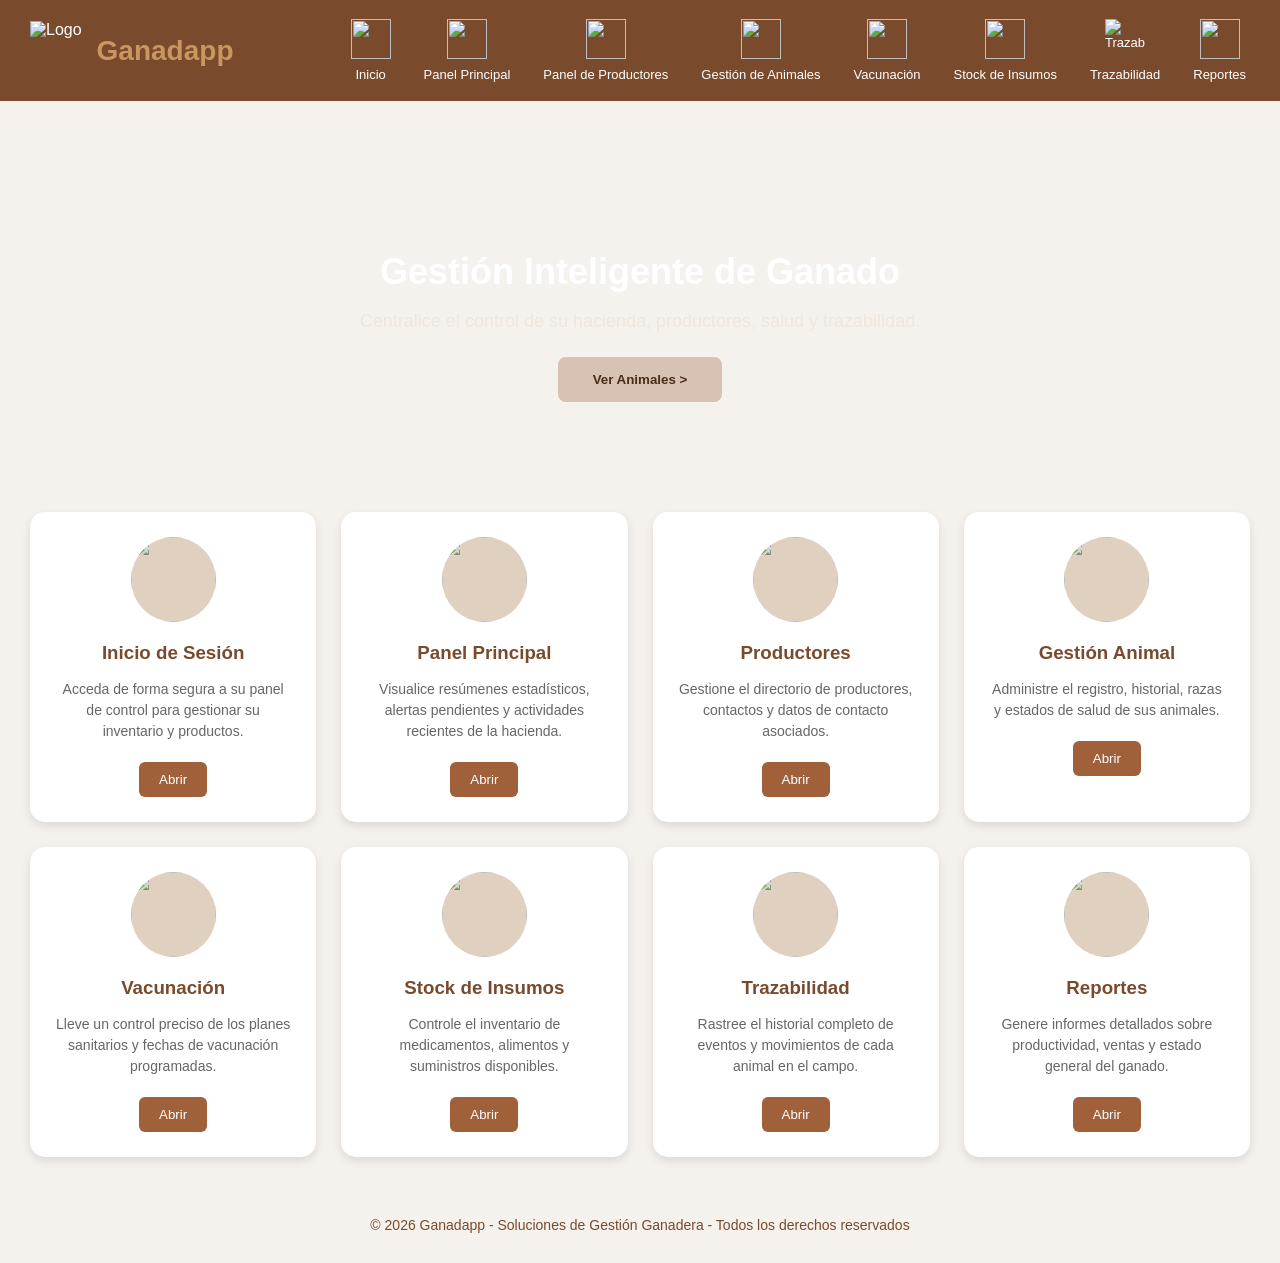
==== 08_CODIGO_FUENTE/src/templates/index.html @ e0cf8f80 "feat(trazabilidad): registrar y consultar historial de animales" ====
<!DOCTYPE html>
<html lang="es">

<head>
<meta charset="UTF-8">
<title>Ganadapp</title>
<link rel="stylesheet" href="../static/styles.css">
</head>

<body>

<header class="topbar">

<div class="brand">
<img src="../static/img/logo.png" alt="Logo" class="logo-main">
<span class="brand-name">Ganadapp</span>
</div>

<nav class="menu">

<button><img src="../static/img/icon-inicio.png"> Inicio</button>

<button><img src="../static/img/icon-panel.png"> Panel Principal</button>

<button><img src="../static/img/icon-productores.png"> Panel de Productores</button>

<button onclick="location.href='/animales'">
<img src="../static/img/icon-animales.png"> Gestión de Animales
</button>


<button onclick="location.href='/sanidad'">
<img src="../static/img/icon-vacunacion.png"> Vacunación
</button>

<button><img src="../static/img/icon-stock.png"> Stock de Insumos</button>

<button onclick="location.href='/trazabilidad'"><img src="../static/img/icon-trazabilidad.png" alt="Trazabilidad"> Trazabilidad</button>

<button><img src="../static/img/icon-reportes.png"> Reportes</button>

</nav>

</header>

<section class="hero">

<div class="hero-content">

<h1>Gestión Inteligente de Ganado</h1>

<p>Centralice el control de su hacienda, productores, salud y trazabilidad.</p>

<button class="btn-hero" onclick="location.href='./animales'">
Ver Animales >
</button>

</div>

</section>

<main class="grid-cards">

<div class="card">
<div class="icon-box"><img src="../static/img/icon-inicio.png"></div>
<h3>Inicio de Sesión</h3>
<p>Acceda de forma segura a su panel de control para gestionar su inventario y productos.</p>
<button>Abrir</button>
</div>

<div class="card">
<div class="icon-box"><img src="../static/img/icon-panel.png"></div>
<h3>Panel Principal</h3>
<p>Visualice resúmenes estadísticos, alertas pendientes y actividades recientes de la hacienda.</p>
<button>Abrir</button>
</div>

<div class="card">
<div class="icon-box"><img src="../static/img/icon-productores.png"></div>
<h3>Productores</h3>
<p>Gestione el directorio de productores, contactos y datos de contacto asociados.</p>
<button>Abrir</button>
</div>

<div class="card">
<div class="icon-box"><img src="../static/img/icon-animales.png"></div>
<h3>Gestión Animal</h3>
<p>Administre el registro, historial, razas y estados de salud de sus animales.</p>
<button onclick="location.href='/animales'">Abrir</button>
</div>

<div class="card">
<div class="icon-box"><img src="../static/img/icon-vacunacion.png"></div>
<h3>Vacunación</h3>
<p>Lleve un control preciso de los planes sanitarios y fechas de vacunación programadas.</p>
<button onclick="location.href='/sanidad'">Abrir</button>
</div>

<div class="card">
<div class="icon-box"><img src="../static/img/icon-stock.png"></div>
<h3>Stock de Insumos</h3>
<p>Controle el inventario de medicamentos, alimentos y suministros disponibles.</p>
<button>Abrir</button>
</div>

<div class="card">
<div class="icon-box"><img src="../static/img/icon-trazabilidad.png"></div>
<h3>Trazabilidad</h3>
<p>Rastree el historial completo de eventos y movimientos de cada animal en el campo.</p>
<button>Abrir</button>
</div>

<div class="card">
<div class="icon-box"><img src="../static/img/icon-reportes.png"></div>
<h3>Reportes</h3>
<p>Genere informes detallados sobre productividad, ventas y estado general del ganado.</p>
<button>Abrir</button>
</div>

</main>

<footer>© 2026 Ganadapp - Soluciones de Gestión Ganadera - Todos los derechos reservados</footer>

</body>
</html>
---- 08_CODIGO_FUENTE/src/static/styles.css ----
/* =========================================================
   GANADAPP - ESTILOS GENERALES
   ========================================================= */

* {
    box-sizing: border-box;
}

body {
    margin: 0;
    font-family: Arial, Helvetica, sans-serif;
    background-color: #f5f1ec;
    color: #2f241e;
}


/* =========================================================
   BARRA SUPERIOR
   ========================================================= */

.topbar {
    background: #7a4a2d;
    color: white;
    display: flex;
    padding: 15px 30px;
    align-items: center;
    min-height: 90px;
}

.brand {
    display: flex;
    align-items: center;
    gap: 15px;
    margin-right: auto;
}

.logo-main {
    height: 60px;
    width: auto;
    object-fit: contain;
}

.brand-name {
    font-size: 28px;
    font-weight: bold;
    color: #ca9660;
}


/* =========================================================
   MENÚ PRINCIPAL
   ========================================================= */

.menu {
    display: flex;
    gap: 25px;
    align-items: center;
}

.menu button {
    background: none;
    border: none;
    color: white;
    cursor: pointer;
    display: flex;
    flex-direction: column;
    align-items: center;
    justify-content: center;
    font-size: 13px;
    padding: 4px;
}

.menu button img {
    width: 40px;
    height: 40px;
    margin-bottom: 8px;
    object-fit: contain;
}

.menu button:hover {
    opacity: 0.8;
}


/* =========================================================
   HERO - PÁGINA DE INICIO
   ========================================================= */

.hero {
    background-image: url("img/hero-bg.png");
    background-size: cover;
    background-position: center;
    padding: 140px 20px 80px 20px;
    text-align: center;
    color: white;
}

.hero h1 {
    margin: 10px 0;
    font-size: 36px;
}

.hero p {
    font-size: 18px;
    color: #f0e6dd;
    margin-bottom: 25px;
}

.btn-hero {
    background: #d7c2b3;
    color: #4a2c1a;
    border: none;
    padding: 15px 35px;
    border-radius: 8px;
    font-weight: bold;
    cursor: pointer;
}

.btn-hero:hover {
    background: #eadbd0;
}


/* =========================================================
   TARJETAS - PÁGINA DE INICIO
   ========================================================= */

.grid-cards {
    display: grid;
    grid-template-columns: repeat(4, 1fr);
    gap: 25px;
    padding: 30px;
}

.card {
    background: white;
    padding: 25px;
    border-radius: 15px;
    box-shadow: 0 4px 10px rgba(0, 0, 0, 0.1);
    display: flex;
    flex-direction: column;
    align-items: center;
    text-align: center;
}

.icon-box {
    width: 85px;
    height: 85px;
    background: #e0d0c0;
    border-radius: 50%;
    display: flex;
    align-items: center;
    justify-content: center;
    margin-bottom: 15px;
    overflow: hidden;
}

.icon-box img {
    width: 100%;
    height: 100%;
    object-fit: cover;
}

.card h3 {
    margin: 5px 0;
    color: #7a4a2d;
}

.card p {
    font-size: 14px;
    color: #666;
    margin: 10px 0 20px;
    line-height: 1.5;
}

.card button {
    background: #a0603a;
    color: white;
    border: none;
    padding: 10px 20px;
    border-radius: 6px;
    cursor: pointer;
}

.card button:hover {
    background: #7a4a2d;
}


/* =========================================================
   FOOTER
   ========================================================= */

footer {
    text-align: center;
    padding: 30px;
    color: #7a4a2d;
    font-size: 14px;
}


/* =========================================================
   =========================================================
   MÓDULO DE GESTIÓN DE ANIMALES
   Estos estilos están aislados mediante .animals-page
   para no afectar la página de inicio.
   =========================================================
   ========================================================= */

body.animals-page {
    min-height: 100vh;
    background: #f5f1ec;
    color: #3d291d;
}




/* ---------------------------------------------------------
   CONTENEDOR PRINCIPAL
   --------------------------------------------------------- */

.animals-page .container {
    width: min(1200px, calc(100% - 50px));
    margin: 35px auto 50px;
}


/* ---------------------------------------------------------
   TÍTULOS
   --------------------------------------------------------- */

.animals-page h1,
.animals-page h2 {
    color: #6f4328;
    margin-top: 0;
}

.animals-page h2 {
    font-size: 30px;
    margin-bottom: 8px;
}

.animals-page h3 {
    color: #7a4a2d;
}


/* ---------------------------------------------------------
   TEXTO DESCRIPTIVO
   --------------------------------------------------------- */

.animals-page p {
    color: #705e50;
}


/* ---------------------------------------------------------
   FORMULARIO
   --------------------------------------------------------- */

.animals-page form {
    background: white;
    padding: 28px;
    border-radius: 14px;
    box-shadow: 0 4px 15px rgba(74, 44, 26, 0.10);
    margin-bottom: 30px;
}

.animals-page label {
    display: block;
    color: #6f4328;
    font-weight: bold;
    margin-bottom: 6px;
}

.animals-page input,
.animals-page select,
.animals-page textarea {
    width: 100%;
    padding: 11px 13px;
    border: 1px solid #cdb9a8;
    border-radius: 7px;
    background: #fff;
    color: #3d291d;
    font-family: inherit;
    font-size: 14px;
    margin-bottom: 14px;
}

.animals-page input:focus,
.animals-page select:focus,
.animals-page textarea:focus {
    outline: none;
    border-color: #a0603a;
    box-shadow: 0 0 0 2px rgba(160, 96, 58, 0.12);
}


/* ---------------------------------------------------------
   BOTONES DEL MÓDULO
   --------------------------------------------------------- */

.animals-page button {
    font-family: inherit;
}

.animals-page button,
.animals-page .btn {
    background: #8a5432;
    color: white;
    border: none;
    border-radius: 7px;
    padding: 10px 18px;
    cursor: pointer;
    font-weight: bold;
}

.animals-page button:hover,
.animals-page .btn:hover {
    background: #6f4328;
}


/* ---------------------------------------------------------
   TABLA
   --------------------------------------------------------- */

.animals-page table {
    width: 100%;
    border-collapse: collapse;
    background: white;
    border-radius: 12px;
    overflow: hidden;
    box-shadow: 0 4px 15px rgba(74, 44, 26, 0.10);
}

.animals-page th {
    background: #7a4a2d;
    color: white;
    padding: 13px;
    text-align: left;
    font-size: 14px;
}

.animals-page td {
    padding: 12px 13px;
    border-bottom: 1px solid #eadfd6;
    color: #4d3a2e;
    font-size: 14px;
}

.animals-page tr:last-child td {
    border-bottom: none;
}

.animals-page tbody tr:hover {
    background: #faf6f2;
}


/* ---------------------------------------------------------
   BOTONES DE ACCIÓN
   --------------------------------------------------------- */

.animals-page td button {
    padding: 7px 11px;
    margin-right: 5px;
    font-size: 12px;
    border-radius: 5px;
}

.animals-page td button:last-child {
    margin-right: 0;
}


/* ---------------------------------------------------------
   TARJETA / IMAGEN DEL MÓDULO
   --------------------------------------------------------- */

.animals-page .animal-image {
    display: block;
    width: 180px;
    height: 180px;
    object-fit: cover;
    border-radius: 50%;
    margin: 20px auto;
}


/* ---------------------------------------------------------
   MENSAJES
   --------------------------------------------------------- */

.animals-page .message {
    padding: 12px 15px;
    border-radius: 7px;
    margin: 15px 0;
    background: #eadfd6;
    color: #6f4328;
}


/* ---------------------------------------------------------
   PIE DEL MÓDULO
   --------------------------------------------------------- */

.animals-page footer {
    margin-top: 40px;
}


/* =========================================================
   RESPONSIVE
   ========================================================= */

@media (max-width: 1100px) {

    .menu {
        gap: 12px;
    }

    .menu button {
        font-size: 11px;
    }

    .menu button img {
        width: 34px;
        height: 34px;
    }

    .grid-cards {
        grid-template-columns: repeat(2, 1fr);
    }
}


@media (max-width: 700px) {

    .topbar {
        flex-direction: column;
        gap: 20px;
        padding: 15px;
    }

    .brand {
        margin-right: 0;
    }

    .menu {
        width: 100%;
        justify-content: center;
        flex-wrap: wrap;
    }

    .hero {
        padding: 90px 20px 60px;
    }

    .hero h1 {
        font-size: 28px;
    }

    .grid-cards {
        grid-template-columns: 1fr;
        padding: 20px;
    }

    .animals-page .container {
        width: calc(100% - 30px);
    }

    .animals-page table {
        display: block;
        overflow-x: auto;
    }
}
/* =========================================================
   MÓDULO GESTIÓN DE ANIMALES
   ========================================================= */

.animal-page {
    width: min(1200px, calc(100% - 48px));
    margin: 0 auto;
    padding: 38px 0 50px;
}

/* Encabezado del módulo */

.page-header {
    min-height: 190px;
    background: linear-gradient(
        110deg,
        #6f4329 0%,
        #865735 55%,
        #a16c45 100%
    );
    border-radius: 18px;
    padding: 35px 42px;
    display: flex;
    align-items: center;
    justify-content: space-between;
    overflow: hidden;
    position: relative;
    box-shadow: 0 8px 20px rgba(82, 49, 31, 0.16);
}

.page-header::after {
    content: "";
    width: 260px;
    height: 260px;
    position: absolute;
    right: -80px;
    top: -90px;
    background: rgba(255, 255, 255, 0.06);
    border-radius: 50%;
}

.section-label {
    display: block;
    color: #d9ad78;
    text-transform: uppercase;
    font-size: 11px;
    font-weight: bold;
    letter-spacing: 1.2px;
    margin-bottom: 8px;
}

.page-header h1 {
    margin: 0 0 10px;
    color: #fff;
    font-size: 32px;
    line-height: 1.2;
}

.page-header p {
    max-width: 600px;
    margin: 0;
    color: #f1e4d9;
    font-size: 15px;
    line-height: 1.6;
}

.page-header-icon {
    width: 115px;
    height: 115px;
    border-radius: 50%;
    background: #e8d4b5;
    display: flex;
    align-items: center;
    justify-content: center;
    position: relative;
    z-index: 2;
    flex-shrink: 0;
    box-shadow: 0 5px 15px rgba(50, 28, 17, 0.18);
}

.page-header-icon img {
    width: 72px;
    height: 72px;
    object-fit: contain;
}

/* Tarjetas */

.animal-form-card,
.animals-list-card {
    background: #fff;
    border-radius: 16px;
    margin-top: 24px;
    padding: 30px;
    box-shadow: 0 4px 14px rgba(75, 45, 28, 0.08);
    border: 1px solid #eadfd5;
}

/* Título de tarjeta */

.card-title {
    display: flex;
    align-items: center;
    gap: 15px;
    margin-bottom: 25px;
}

.title-icon {
    width: 48px;
    height: 48px;
    border-radius: 12px;
    background: #eee0d2;
    display: flex;
    align-items: center;
    justify-content: center;
    flex-shrink: 0;
}

.title-icon img {
    width: 31px;
    height: 31px;
    object-fit: contain;
}

.card-title h2 {
    margin: 0 0 4px;
    color: #6f4329;
    font-size: 21px;
}

.card-title p {
    margin: 0;
    color: #85766c;
    font-size: 13px;
}

/* Formulario */

.form-grid {
    display: grid;
    grid-template-columns: repeat(2, minmax(0, 1fr));
    gap: 20px 22px;
}

.form-group {
    display: flex;
    flex-direction: column;
    gap: 7px;
}

.form-group label {
    color: #5f402e;
    font-size: 13px;
    font-weight: bold;
}

.form-group input,
.form-group select {
    width: 100%;
    height: 45px;
    border: 1px solid #d9c7b8;
    border-radius: 8px;
    padding: 0 13px;
    background: #fff;
    color: #3f2a1f;
    font-family: inherit;
    font-size: 14px;
    outline: none;
    transition:
        border-color 0.2s ease,
        box-shadow 0.2s ease;
}

.form-group input::placeholder {
    color: #aaa09a;
}

.form-group input:focus,
.form-group select:focus {
    border-color: #9a633e;
    box-shadow: 0 0 0 3px rgba(154, 99, 62, 0.12);
}

/* Botones */

.form-actions {
    display: flex;
    align-items: center;
    gap: 10px;
    margin-top: 25px;
}

.btn-primary,
.btn-secondary,
.btn-refresh {
    border: none;
    border-radius: 8px;
    min-height: 42px;
    padding: 0 22px;
    font-family: inherit;
    font-size: 13px;
    font-weight: bold;
    cursor: pointer;
    transition:
        background 0.2s ease,
        transform 0.2s ease,
        box-shadow 0.2s ease;
}

.btn-primary {
    background: #8b5735;
    color: white;
    box-shadow: 0 3px 8px rgba(91, 53, 32, 0.16);
}

.btn-primary:hover {
    background: #734428;
    transform: translateY(-1px);
}

.btn-secondary {
    background: #eee5de;
    color: #6f4329;
}

.btn-secondary:hover {
    background: #e3d7cd;
}

/* Listado */

.list-header {
    display: flex;
    align-items: flex-end;
    justify-content: space-between;
    gap: 20px;
    margin-bottom: 18px;
}

.list-header h2 {
    margin: 0 0 6px;
    color: #6f4329;
    font-size: 22px;
}

.list-header p {
    margin: 0;
    color: #85766c;
    font-size: 13px;
}

.btn-refresh {
    background: #eee0d2;
    color: #6f4329;
    flex-shrink: 0;
}

.btn-refresh:hover {
    background: #e1cdbc;
    transform: translateY(-1px);
}

/* Contador */

.animal-count {
    display: flex;
    align-items: center;
    margin-bottom: 15px;
}

.animal-count span {
    display: inline-flex;
    align-items: center;
    min-height: 30px;
    padding: 0 12px;
    background: #f3ebe4;
    color: #7a4a2d;
    border-radius: 20px;
    font-size: 12px;
    font-weight: bold;
}

/* Tabla */

.table-container {
    width: 100%;
    overflow-x: auto;
    border: 1px solid #eadfd5;
    border-radius: 10px;
}

.animal-page table {
    width: 100%;
    border-collapse: collapse;
    min-width: 780px;
}

.animal-page thead {
    background: #7a4a2d;
}

.animal-page thead th {
    padding: 14px 13px;
    text-align: left;
    color: #fff;
    font-size: 12px;
    font-weight: bold;
    white-space: nowrap;
}

.animal-page tbody tr {
    background: #fff;
    border-bottom: 1px solid #eee4dc;
    transition: background 0.15s ease;
}

.animal-page tbody tr:last-child {
    border-bottom: none;
}

.animal-page tbody tr:hover {
    background: #fbf7f3;
}

.animal-page tbody td {
    padding: 14px 13px;
    color: #55453b;
    font-size: 13px;
    vertical-align: middle;
}

.animal-code {
    color: #744729;
    font-weight: bold;
}

/* Estados */

.status {
    display: inline-flex;
    align-items: center;
    min-height: 27px;
    padding: 0 10px;
    border-radius: 20px;
    font-size: 11px;
    font-weight: bold;
    white-space: nowrap;
}

.status-ok {
    background: #e5f0e4;
    color: #4b7049;
}

.status-warning {
    background: #f6ecd9;
    color: #956d2d;
}

.status-treatment {
    background: #e8e0f0;
    color: #705484;
}

.status-danger {
    background: #f3dfdc;
    color: #934e43;
}

.status-default {
    background: #eee9e5;
    color: #665b55;
}

/* Acciones */

.action-buttons {
    display: flex;
    align-items: center;
    gap: 6px;
}

.action-buttons button {
    border: none;
    border-radius: 6px;
    padding: 7px 9px;
    font-family: inherit;
    font-size: 11px;
    font-weight: bold;
    cursor: pointer;
    transition:
        background 0.2s ease,
        transform 0.2s ease;
}

.action-buttons button:hover {
    transform: translateY(-1px);
}

.action-edit {
    background: #eee0d2;
    color: #6f4329;
}

.action-edit:hover {
    background: #dfc9b8;
}

.action-health {
    background: #e7eee2;
    color: #4e6847;
}

.action-health:hover {
    background: #d7e3d0;
}

.action-delete {
    background: #f2dfdc;
    color: #914d42;
}

.action-delete:hover {
    background: #e9ccc7;
}

/* Estado vacío */

.empty-message {
    min-height: 230px;
    align-items: center;
    justify-content: center;
    flex-direction: column;
    text-align: center;
    padding: 30px;
}

.empty-message img {
    width: 65px;
    height: 65px;
    object-fit: contain;
    margin-bottom: 12px;
    opacity: 0.75;
}

.empty-message h3 {
    margin: 0 0 6px;
    color: #6f4329;
    font-size: 17px;
}

.empty-message p {
    margin: 0;
    color: #8b817a;
    font-size: 13px;
}

/* Error */

.error-row {
    padding: 30px !important;
    text-align: center;
    color: #914d42 !important;
    background: #fbefed;
}

/* Responsive del módulo */

@media (max-width: 1050px) {

    .animal-page {
        width: min(100% - 30px, 1100px);
    }

}

@media (max-width: 800px) {

    .animal-page {
        width: calc(100% - 30px);
    }

    .page-header {
        padding: 28px;
        min-height: 170px;
    }

    .page-header-icon {
        width: 85px;
        height: 85px;
    }

    .page-header-icon img {
        width: 55px;
        height: 55px;
    }

    .form-grid {
        grid-template-columns: 1fr;
    }

}

@media (max-width: 600px) {

    .animal-page {
        width: calc(100% - 20px);
        padding-top: 20px;
    }

    .page-header {
        padding: 25px;
        align-items: flex-start;
    }

    .page-header h1 {
        font-size: 25px;
    }

    .page-header p {
        font-size: 13px;
    }

    .page-header-icon {
        display: none;
    }

    .animal-form-card,
    .animals-list-card {
        padding: 20px;
    }

    .list-header {
        align-items: flex-start;
        flex-direction: column;
    }

    .form-actions {
        flex-direction: column;
        align-items: stretch;
    }

    .btn-primary,
    .btn-secondary {
        width: 100%;
    }

}
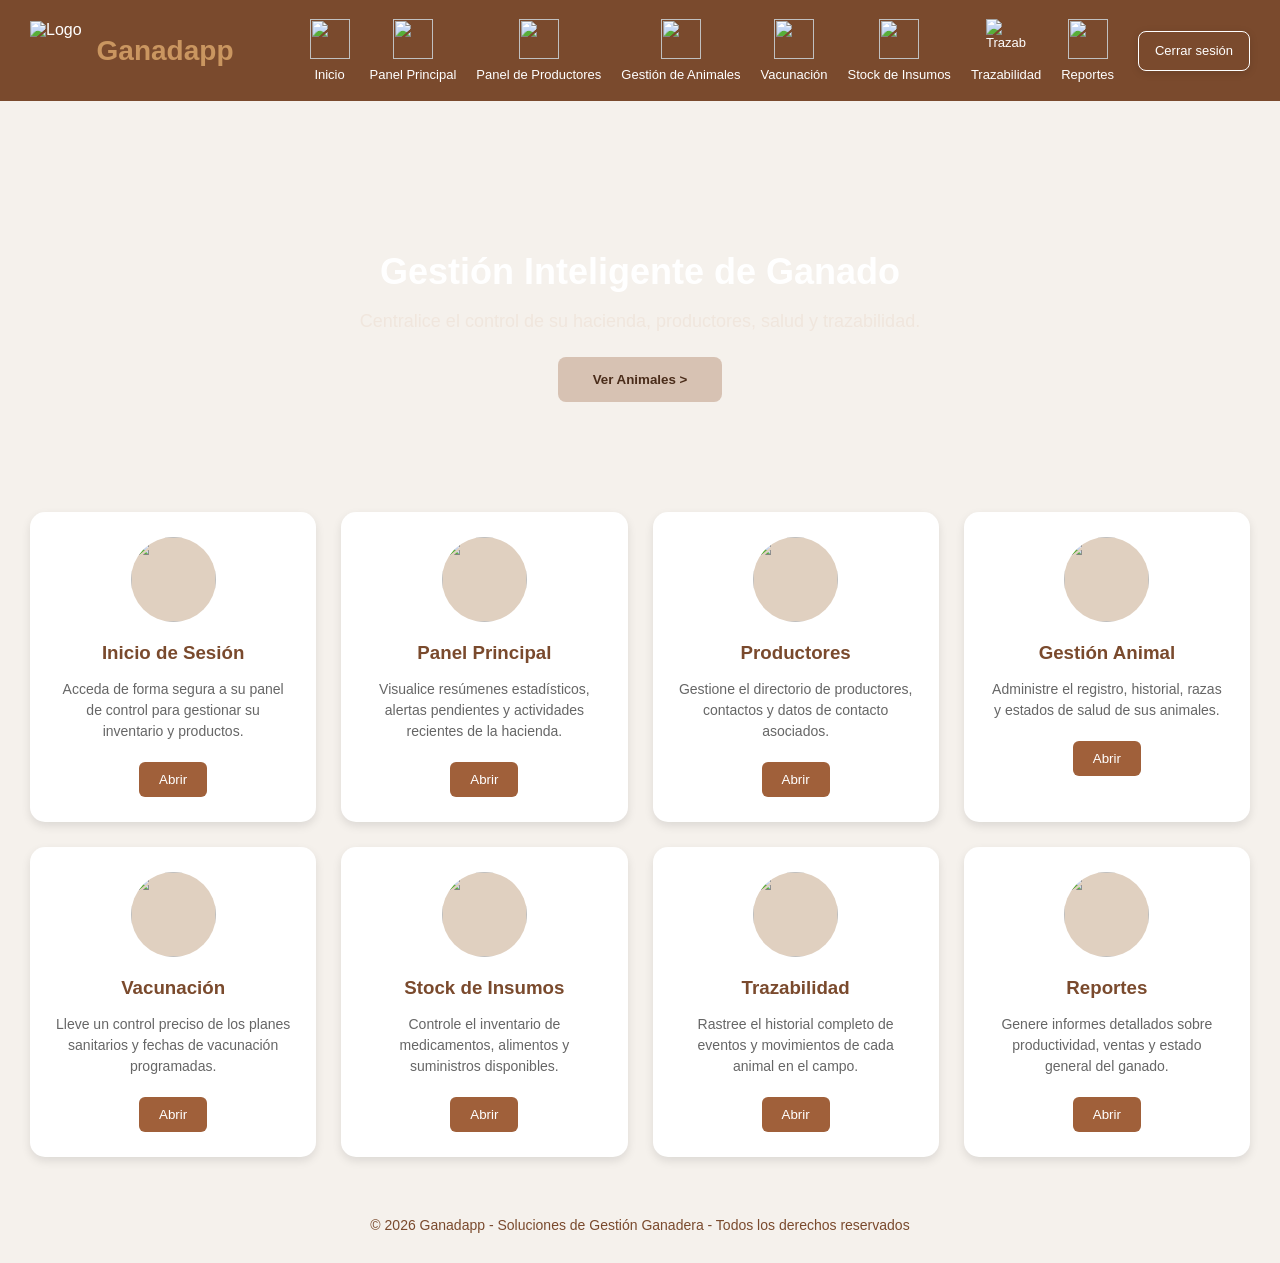
==== commit eb703632: "feat(auth): implementar registro, inicio de sesión y control de acceso" ====
--- a/08_CODIGO_FUENTE/src/templates/index.html
+++ b/08_CODIGO_FUENTE/src/templates/index.html
@@ -18,7 +18,7 @@
 
 <nav class="menu">
 
-<button><img src="../static/img/icon-inicio.png"> Inicio</button>
+<button onclick="location.href='/login'"><img src="../static/img/icon-inicio.png"> Inicio</button>
 
 <button><img src="../static/img/icon-panel.png"> Panel Principal</button>
 
@@ -33,11 +33,16 @@
 <img src="../static/img/icon-vacunacion.png"> Vacunación
 </button>
 
-<button><img src="../static/img/icon-stock.png"> Stock de Insumos</button>
+<button onclick="location.href='/stock'"><img src="../static/img/icon-stock.png"> Stock de Insumos</button>
 
 <button onclick="location.href='/trazabilidad'"><img src="../static/img/icon-trazabilidad.png" alt="Trazabilidad"> Trazabilidad</button>
 
 <button><img src="../static/img/icon-reportes.png"> Reportes</button>
+
+
+<form action="/auth/logout" method="post" class="logout-form">
+    <button type="submit" class="btn-logout">Cerrar sesión</button>
+</form>
 
 </nav>
 
@@ -65,7 +70,7 @@
 <div class="icon-box"><img src="../static/img/icon-inicio.png"></div>
 <h3>Inicio de Sesión</h3>
 <p>Acceda de forma segura a su panel de control para gestionar su inventario y productos.</p>
-<button>Abrir</button>
+<button onclick="location.href='/login'">Abrir</button>
 </div>
 
 <div class="card">
@@ -100,7 +105,7 @@
 <div class="icon-box"><img src="../static/img/icon-stock.png"></div>
 <h3>Stock de Insumos</h3>
 <p>Controle el inventario de medicamentos, alimentos y suministros disponibles.</p>
-<button>Abrir</button>
+<button onclick="window.location.href='/stock'">Abrir</button>
 </div>
 
 <div class="card">
--- a/08_CODIGO_FUENTE/src/static/styles.css
+++ b/08_CODIGO_FUENTE/src/static/styles.css
@@ -1023,4 +1023,115 @@
         width: 100%;
     }
 
-}+}
+.sanidad-alertas {
+    margin: 24px 0;
+}
+
+#lista-alertas-sanidad {
+    display: grid;
+    grid-template-columns: repeat(auto-fit, minmax(240px, 1fr));
+    gap: 12px;
+}
+
+.sanidad-alerta {
+    padding: 14px;
+    border: 1px solid #d1d5db;
+    border-radius: 8px;
+    background: #fff;
+}
+
+.sanidad-alerta p {
+    margin: 8px 0 0;
+}
+
+.sanidad-alerta.status-danger {
+    border-left: 4px solid #dc2626;
+}
+
+.sanidad-alerta.status-ok {
+    border-left: 4px solid #16a34a;
+}
+
+
+.btn-logout {
+    display: inline-flex;
+    align-items: center;
+    justify-content: center;
+    padding: 9px 16px;
+    border: 1px solid #ffffff !important;
+    border-radius: 8px;
+    background: transparent !important;
+    color: #ffffff !important;
+    font: inherit;
+    font-size: 14px;
+    font-weight: 400;
+    cursor: pointer;
+    box-shadow: 0 2px 8px rgba(0, 0, 0, 0.12);
+    transition: background-color 0.2s ease,
+                box-shadow 0.2s ease,
+                transform 0.2s ease;
+}
+
+.btn-logout:hover {
+    background: rgba(255, 255, 255, 0.12) !important;
+    border-color: #ffffff !important;
+    color: #ffffff !important;
+    box-shadow: 0 4px 12px rgba(0, 0, 0, 0.2);
+    transform: translateY(-1px);
+}
+
+
+/* Distribución del encabezado y cierre de sesión */
+.topbar {
+    justify-content: flex-start;
+    flex-wrap: wrap;
+    gap: 16px 24px;
+}
+
+.brand {
+    margin-right: 0;
+    flex-shrink: 0;
+}
+
+.menu {
+    flex: 1 1 700px;
+    min-width: 0;
+    display: flex;
+    justify-content: flex-end;
+    align-items: center;
+    flex-wrap: wrap;
+    gap: 12px;
+}
+
+.menu .logout-form {
+    display: inline-flex;
+    flex: 0 0 auto;
+    margin: 0 0 0 8px;
+}
+
+.menu .logout-form .btn-logout {
+    display: inline-flex;
+    flex-direction: row;
+    align-items: center;
+    justify-content: center;
+    min-height: 40px;
+    padding: 9px 16px;
+    border: 1px solid #fff !important;
+    border-radius: 8px;
+    background: transparent !important;
+    color: #fff !important;
+    white-space: nowrap;
+    box-shadow: 0 2px 8px rgba(0, 0, 0, 0.12);
+}
+
+.menu .logout-form .btn-logout:hover {
+    background: rgba(255, 255, 255, 0.14) !important;
+}
+
+@media (max-width: 768px) {
+    .menu {
+        flex-basis: 100%;
+        justify-content: flex-start;
+    }
+}
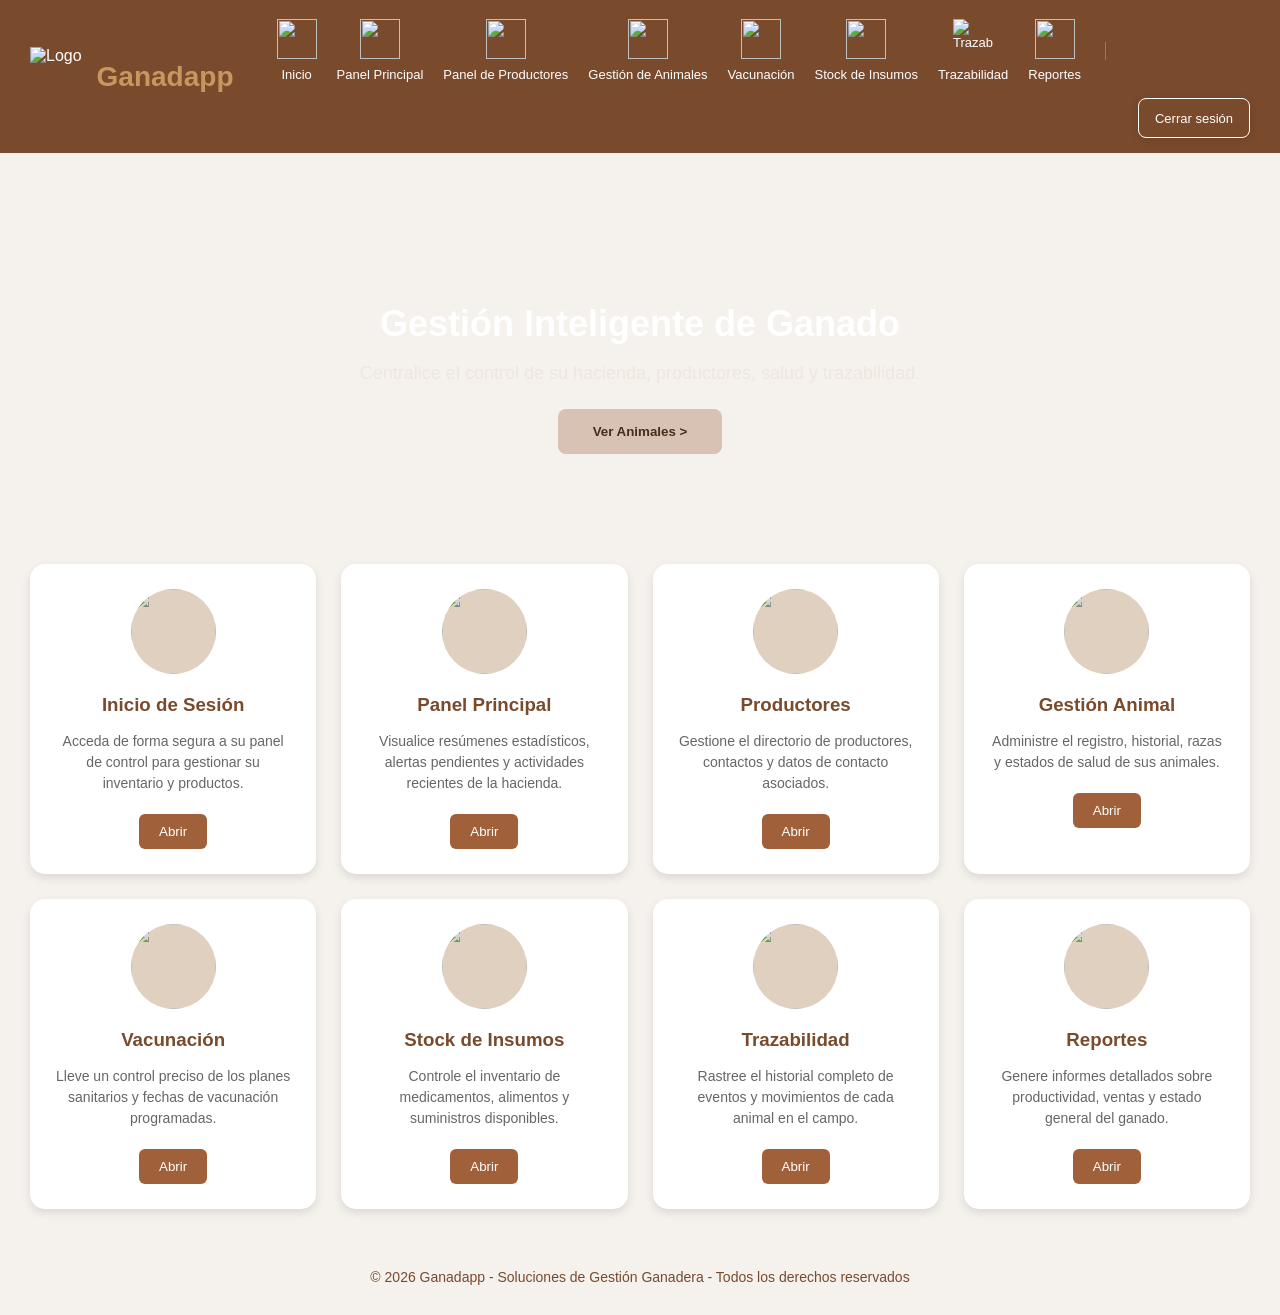
==== commit 27f1d400: "feat(ui): mostrar perfil del usuario autenticado" ====
--- a/08_CODIGO_FUENTE/src/templates/index.html
+++ b/08_CODIGO_FUENTE/src/templates/index.html
@@ -39,6 +39,11 @@
 
 <button><img src="../static/img/icon-reportes.png"> Reportes</button>
 
+
+<div class="user-profile">
+    <span id="perfil-nombre"></span>
+    <span id="perfil-rol"></span>
+</div>
 
 <form action="/auth/logout" method="post" class="logout-form">
     <button type="submit" class="btn-logout">Cerrar sesión</button>
@@ -126,5 +131,27 @@
 
 <footer>© 2026 Ganadapp - Soluciones de Gestión Ganadera - Todos los derechos reservados</footer>
 
+
+<script>
+    document.addEventListener("DOMContentLoaded", async () => {
+        try {
+            const respuesta = await fetch("/auth/perfil", {
+                credentials: "same-origin"
+            });
+
+            if (!respuesta.ok) {
+                return;
+            }
+
+            const perfil = await respuesta.json();
+
+            document.getElementById("perfil-nombre").textContent = perfil.nombre;
+            document.getElementById("perfil-rol").textContent = perfil.rol;
+        } catch (error) {
+            console.error("No se pudo cargar el perfil del usuario:", error);
+        }
+    });
+</script>
+
 </body>
 </html>
--- a/08_CODIGO_FUENTE/src/static/styles.css
+++ b/08_CODIGO_FUENTE/src/static/styles.css
@@ -1135,3 +1135,71 @@
         justify-content: flex-start;
     }
 }
+
+
+/* Accesibilidad básica: foco de teclado y legibilidad */
+button:focus-visible,
+a:focus-visible,
+input:focus-visible,
+select:focus-visible,
+textarea:focus-visible,
+[tabindex]:focus-visible {
+    outline: 3px solid #1f2937 !important;
+    outline-offset: 3px;
+    box-shadow: 0 0 0 5px #ffffff;
+}
+
+/* Contraste legible para placeholders sobre los campos claros de las pantallas críticas. */
+.animal-page input::placeholder,
+.form-group input::placeholder {
+    color: #62564f;
+    opacity: 1;
+}
+
+/* Contraste AA para textos secundarios de las tarjetas de las pantallas críticas. */
+.animal-page .card-title p,
+.animal-page .list-header p {
+    color: #62564f;
+}
+
+/* Mensajes de resultado de Gestión de Animales. */
+.animal-message {
+    min-height: 1.5em;
+    margin: 12px 0 0;
+    font-weight: 600;
+}
+
+.animal-message-success {
+    color: #245c36;
+}
+
+.animal-message-error {
+    color: #8a1c1c;
+}
+
+.user-profile {
+    display: flex;
+    flex-direction: column;
+    align-items: flex-start;
+    justify-content: center;
+    gap: 4px;
+    min-width: 145px;
+    padding: 7px 12px;
+    margin-left: 8px;
+    border-left: 1px solid rgba(255, 255, 255, 0.25);
+}
+
+.user-profile span:first-child {
+    color: inherit;
+    font-size: 0.9rem;
+    font-weight: 600;
+    line-height: 1.2;
+}
+
+.user-profile span:last-child {
+    color: inherit;
+    font-size: 0.72rem;
+    font-weight: 400;
+    line-height: 1.2;
+    opacity: 0.75;
+}
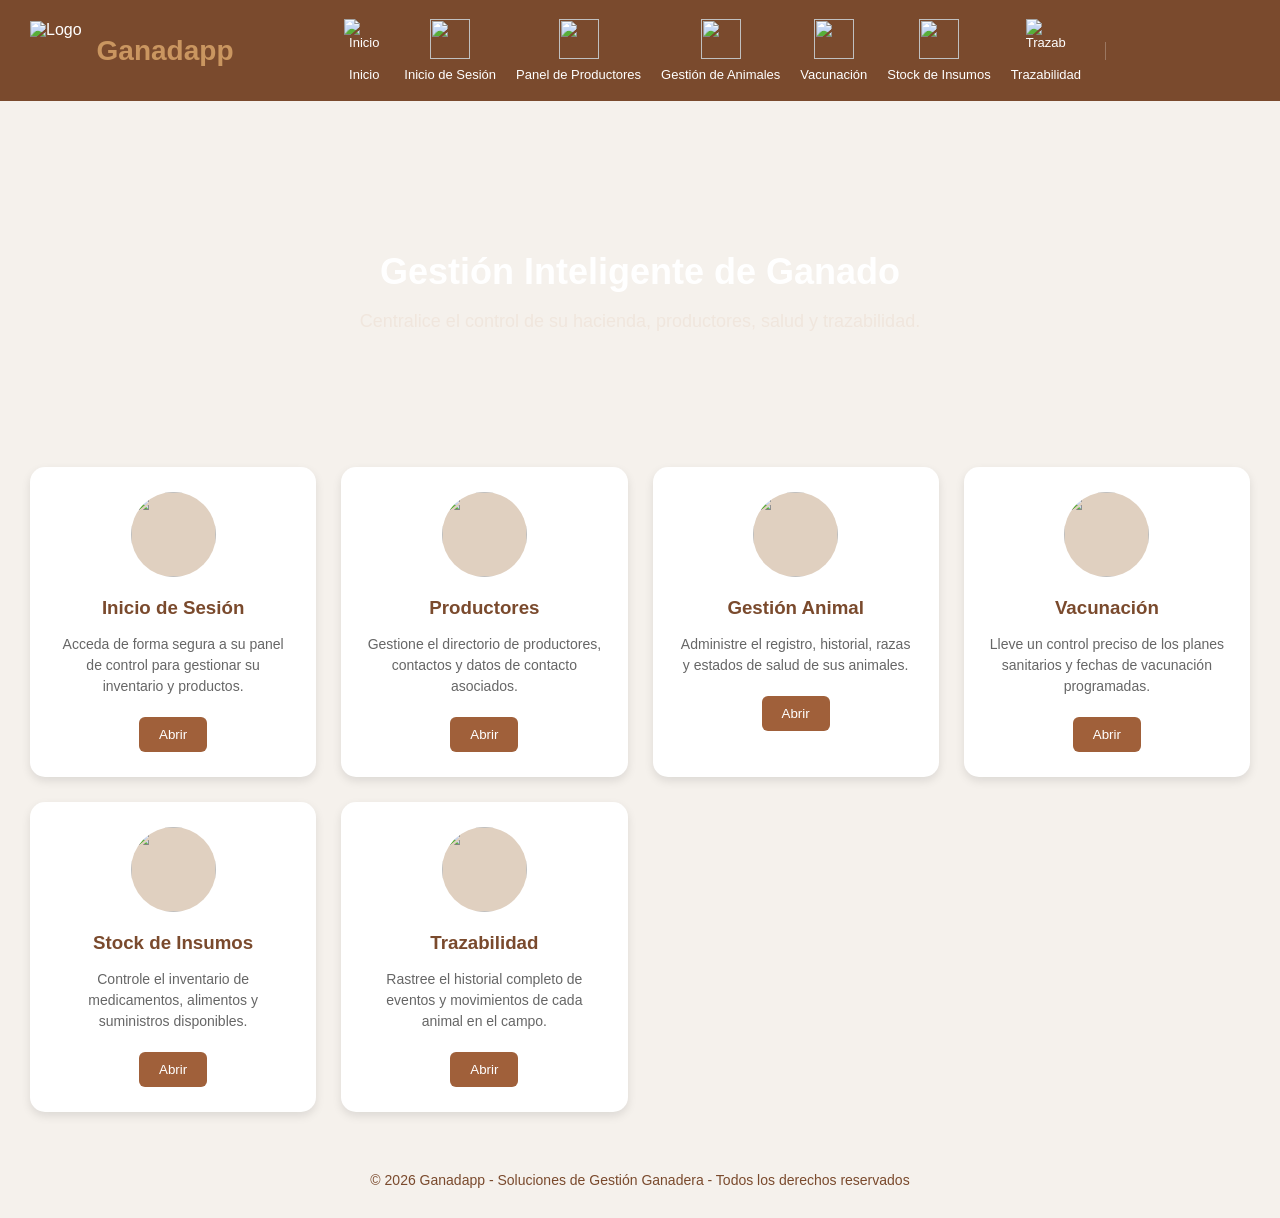
==== commit 582563d4: "fix(ui): corregir navegacion segun estado de sesion" ====
--- a/08_CODIGO_FUENTE/src/templates/index.html
+++ b/08_CODIGO_FUENTE/src/templates/index.html
@@ -18,9 +18,13 @@
 
 <nav class="menu">
 
-<button onclick="location.href='/login'"><img src="../static/img/icon-inicio.png"> Inicio</button>
+<button onclick="location.href='/'">
+    <img src="/static/img/icon-panel.png" alt="Inicio">
+    <span>Inicio</span>
+</button>
 
-<button><img src="../static/img/icon-panel.png"> Panel Principal</button>
+<button onclick="location.href='/login'"><img src="../static/img/icon-inicio.png"> Inicio de Sesión</button>
+
 
 <button><img src="../static/img/icon-productores.png"> Panel de Productores</button>
 
@@ -37,7 +41,6 @@
 
 <button onclick="location.href='/trazabilidad'"><img src="../static/img/icon-trazabilidad.png" alt="Trazabilidad"> Trazabilidad</button>
 
-<button><img src="../static/img/icon-reportes.png"> Reportes</button>
 
 
 <div class="user-profile">
@@ -45,8 +48,10 @@
     <span id="perfil-rol"></span>
 </div>
 
-<form action="/auth/logout" method="post" class="logout-form">
-    <button type="submit" class="btn-logout">Cerrar sesión</button>
+
+
+<form action="/auth/logout" method="post" id="nav-logout" hidden>
+    <button type="submit">Cerrar sesión</button>
 </form>
 
 </nav>
@@ -61,10 +66,6 @@
 
 <p>Centralice el control de su hacienda, productores, salud y trazabilidad.</p>
 
-<button class="btn-hero" onclick="location.href='./animales'">
-Ver Animales >
-</button>
-
 </div>
 
 </section>
@@ -78,12 +79,6 @@
 <button onclick="location.href='/login'">Abrir</button>
 </div>
 
-<div class="card">
-<div class="icon-box"><img src="../static/img/icon-panel.png"></div>
-<h3>Panel Principal</h3>
-<p>Visualice resúmenes estadísticos, alertas pendientes y actividades recientes de la hacienda.</p>
-<button>Abrir</button>
-</div>
 
 <div class="card">
 <div class="icon-box"><img src="../static/img/icon-productores.png"></div>
@@ -120,12 +115,6 @@
 <button>Abrir</button>
 </div>
 
-<div class="card">
-<div class="icon-box"><img src="../static/img/icon-reportes.png"></div>
-<h3>Reportes</h3>
-<p>Genere informes detallados sobre productividad, ventas y estado general del ganado.</p>
-<button>Abrir</button>
-</div>
 
 </main>
 
@@ -151,6 +140,30 @@
             console.error("No se pudo cargar el perfil del usuario:", error);
         }
     });
+
+
+document.addEventListener("DOMContentLoaded", async () => {
+    const loginLink = document.getElementById("nav-login");
+    const logoutForm = document.getElementById("nav-logout");
+
+    if (!loginLink || !logoutForm) return;
+
+    try {
+        const response = await fetch("/auth/perfil", {
+            credentials: "same-origin",
+            cache: "no-store"
+        });
+
+        const autenticado = response.ok;
+
+        loginLink.hidden = autenticado;
+        logoutForm.hidden = !autenticado;
+
+    } catch (error) {
+        loginLink.hidden = false;
+        logoutForm.hidden = true;
+    }
+});
 </script>
 
 </body>
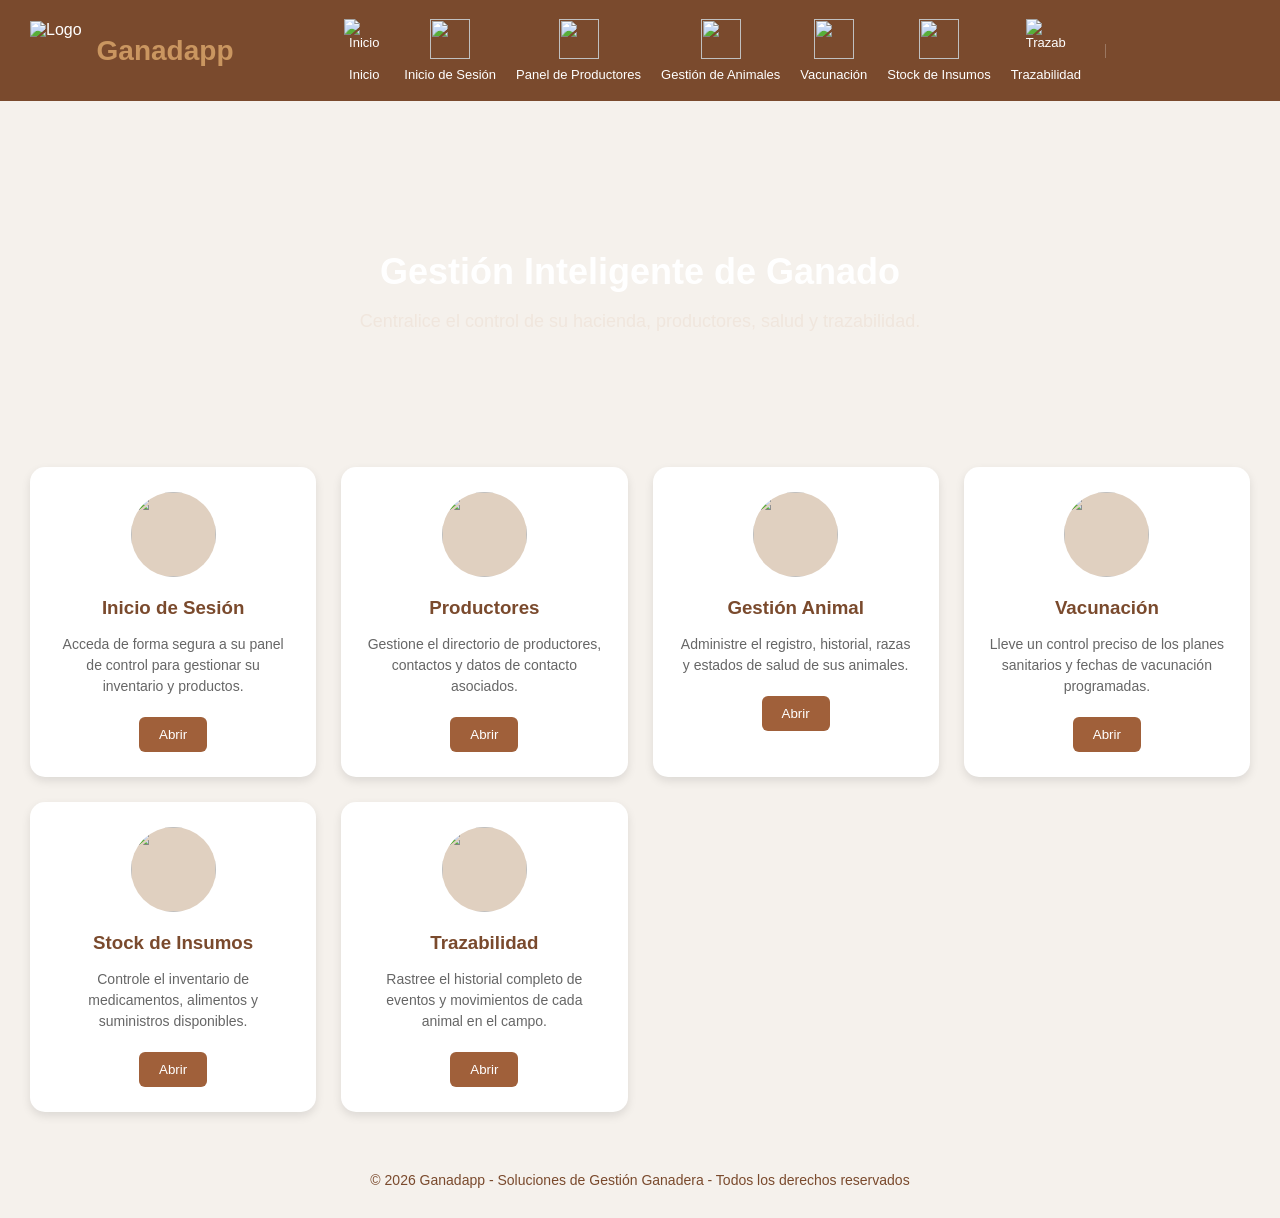
==== commit b696d163: "refactor(api): integrar rutas y actualizar interfaz principal" ====
--- a/08_CODIGO_FUENTE/src/templates/index.html
+++ b/08_CODIGO_FUENTE/src/templates/index.html
@@ -45,7 +45,6 @@
 
 <div class="user-profile">
     <span id="perfil-nombre"></span>
-    <span id="perfil-rol"></span>
 </div>
 
 
@@ -121,6 +120,7 @@
 <footer>© 2026 Ganadapp - Soluciones de Gestión Ganadera - Todos los derechos reservados</footer>
 
 
+<script src="/static/js/auth.js"></script>
 <script>
     document.addEventListener("DOMContentLoaded", async () => {
         try {
@@ -135,7 +135,6 @@
             const perfil = await respuesta.json();
 
             document.getElementById("perfil-nombre").textContent = perfil.nombre;
-            document.getElementById("perfil-rol").textContent = perfil.rol;
         } catch (error) {
             console.error("No se pudo cargar el perfil del usuario:", error);
         }
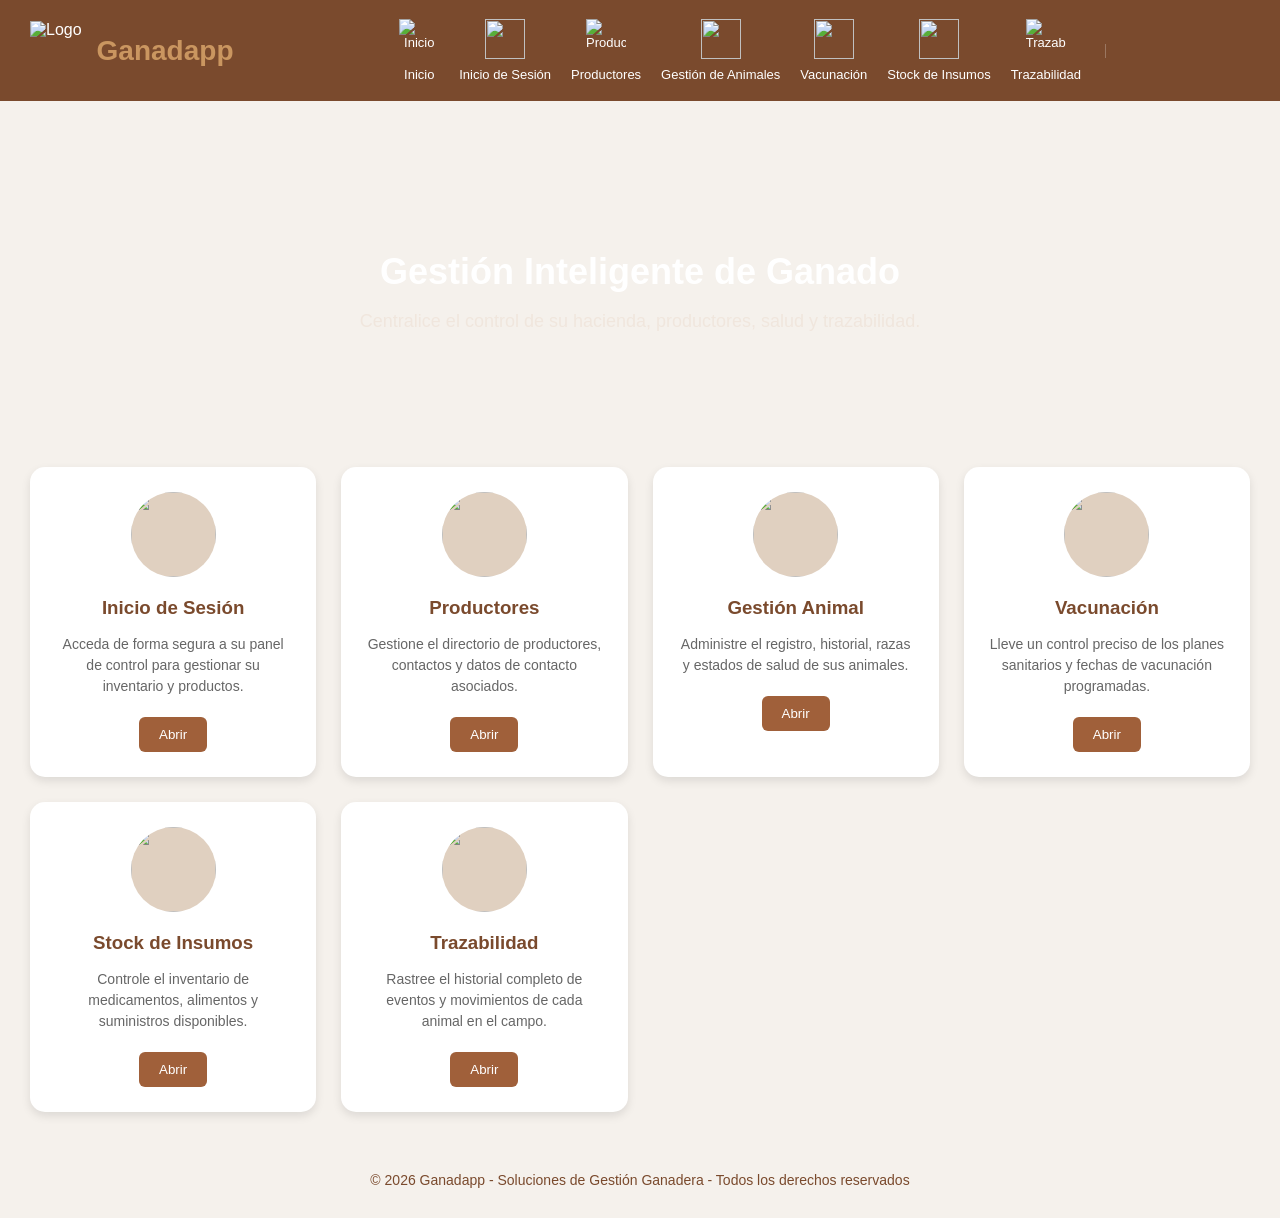
==== commit ed893eaa: "feat(productores): incorporar gestión de productores y establecimientos" ====
--- a/08_CODIGO_FUENTE/src/templates/index.html
+++ b/08_CODIGO_FUENTE/src/templates/index.html
@@ -26,7 +26,10 @@
 <button onclick="location.href='/login'"><img src="../static/img/icon-inicio.png"> Inicio de Sesión</button>
 
 
-<button><img src="../static/img/icon-productores.png"> Panel de Productores</button>
+<button onclick="location.href='/productores'">
+    <img src="/static/img/icon-productores.png" alt="Productores">
+    <span>Productores</span>
+</button>
 
 <button onclick="location.href='/animales'">
 <img src="../static/img/icon-animales.png"> Gestión de Animales
@@ -83,7 +86,7 @@
 <div class="icon-box"><img src="../static/img/icon-productores.png"></div>
 <h3>Productores</h3>
 <p>Gestione el directorio de productores, contactos y datos de contacto asociados.</p>
-<button>Abrir</button>
+<button onclick="location.href='/productores'">Abrir</button>
 </div>
 
 <div class="card">
